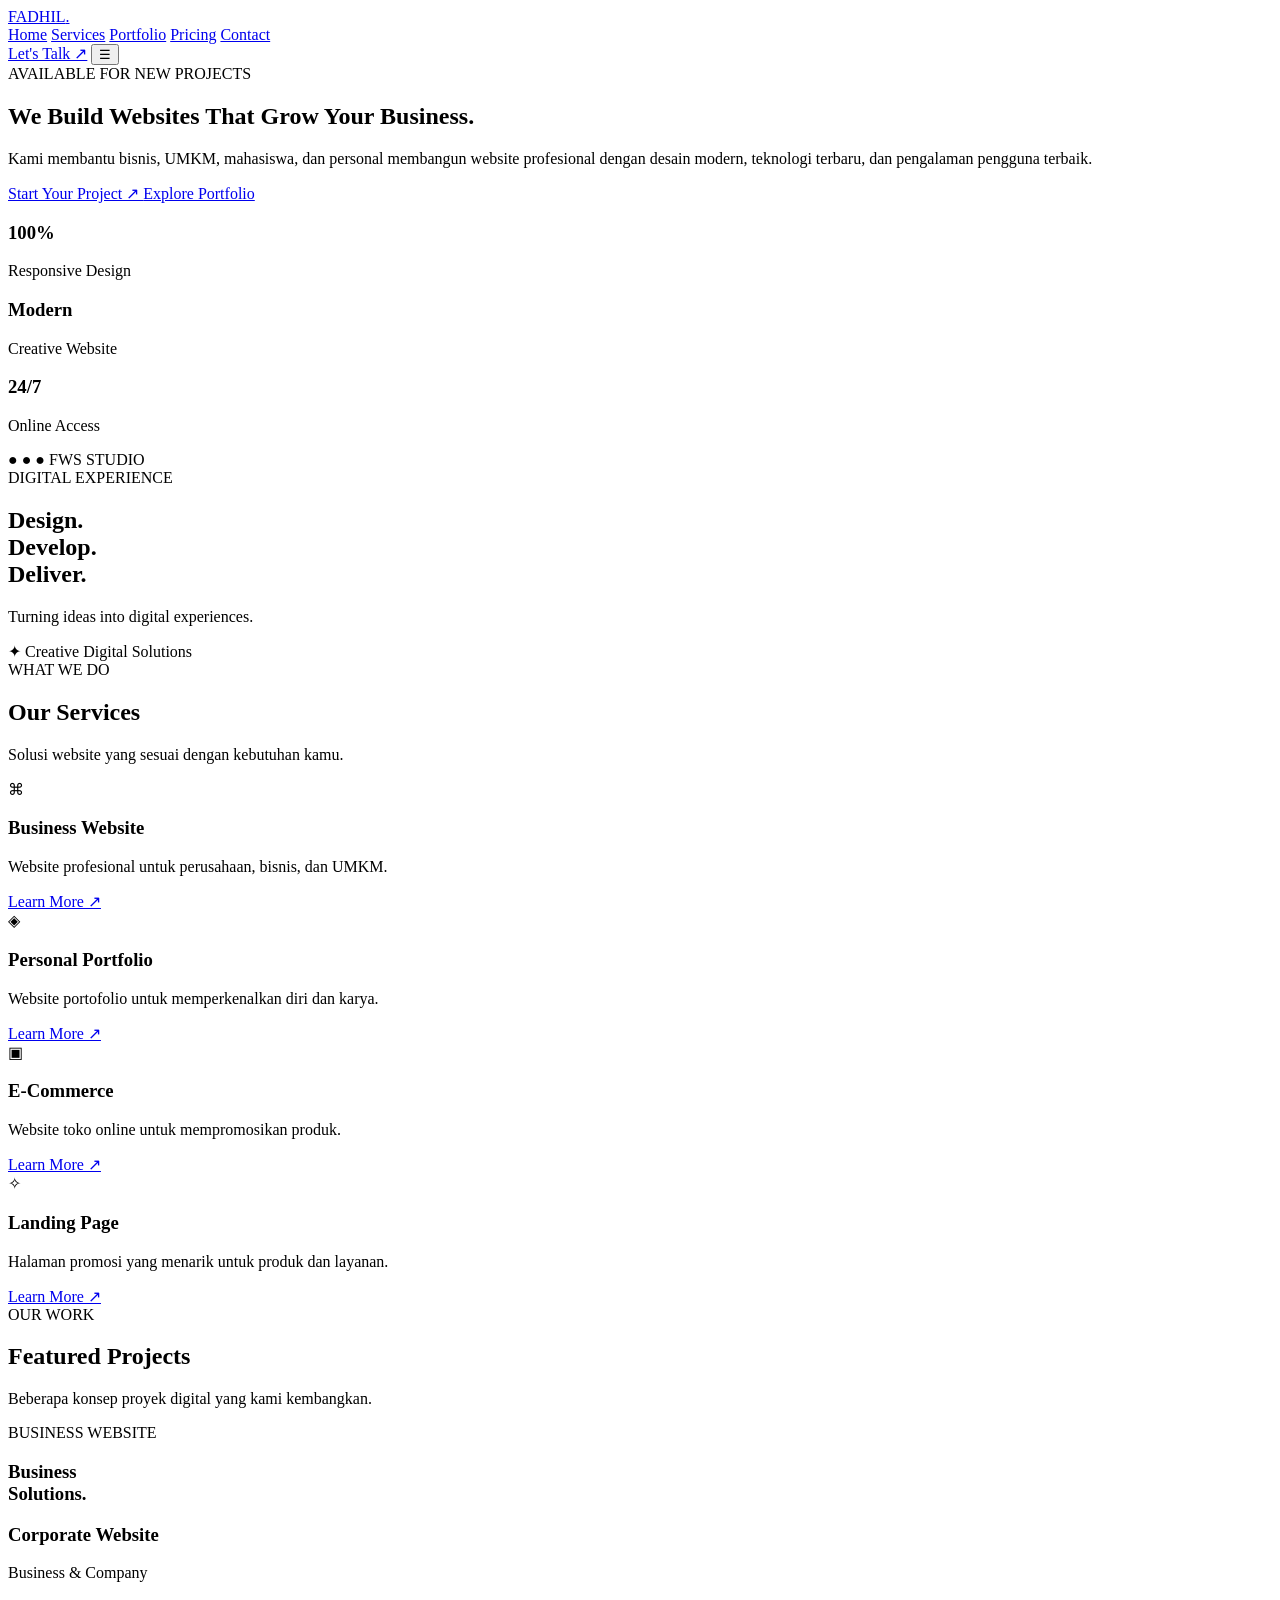
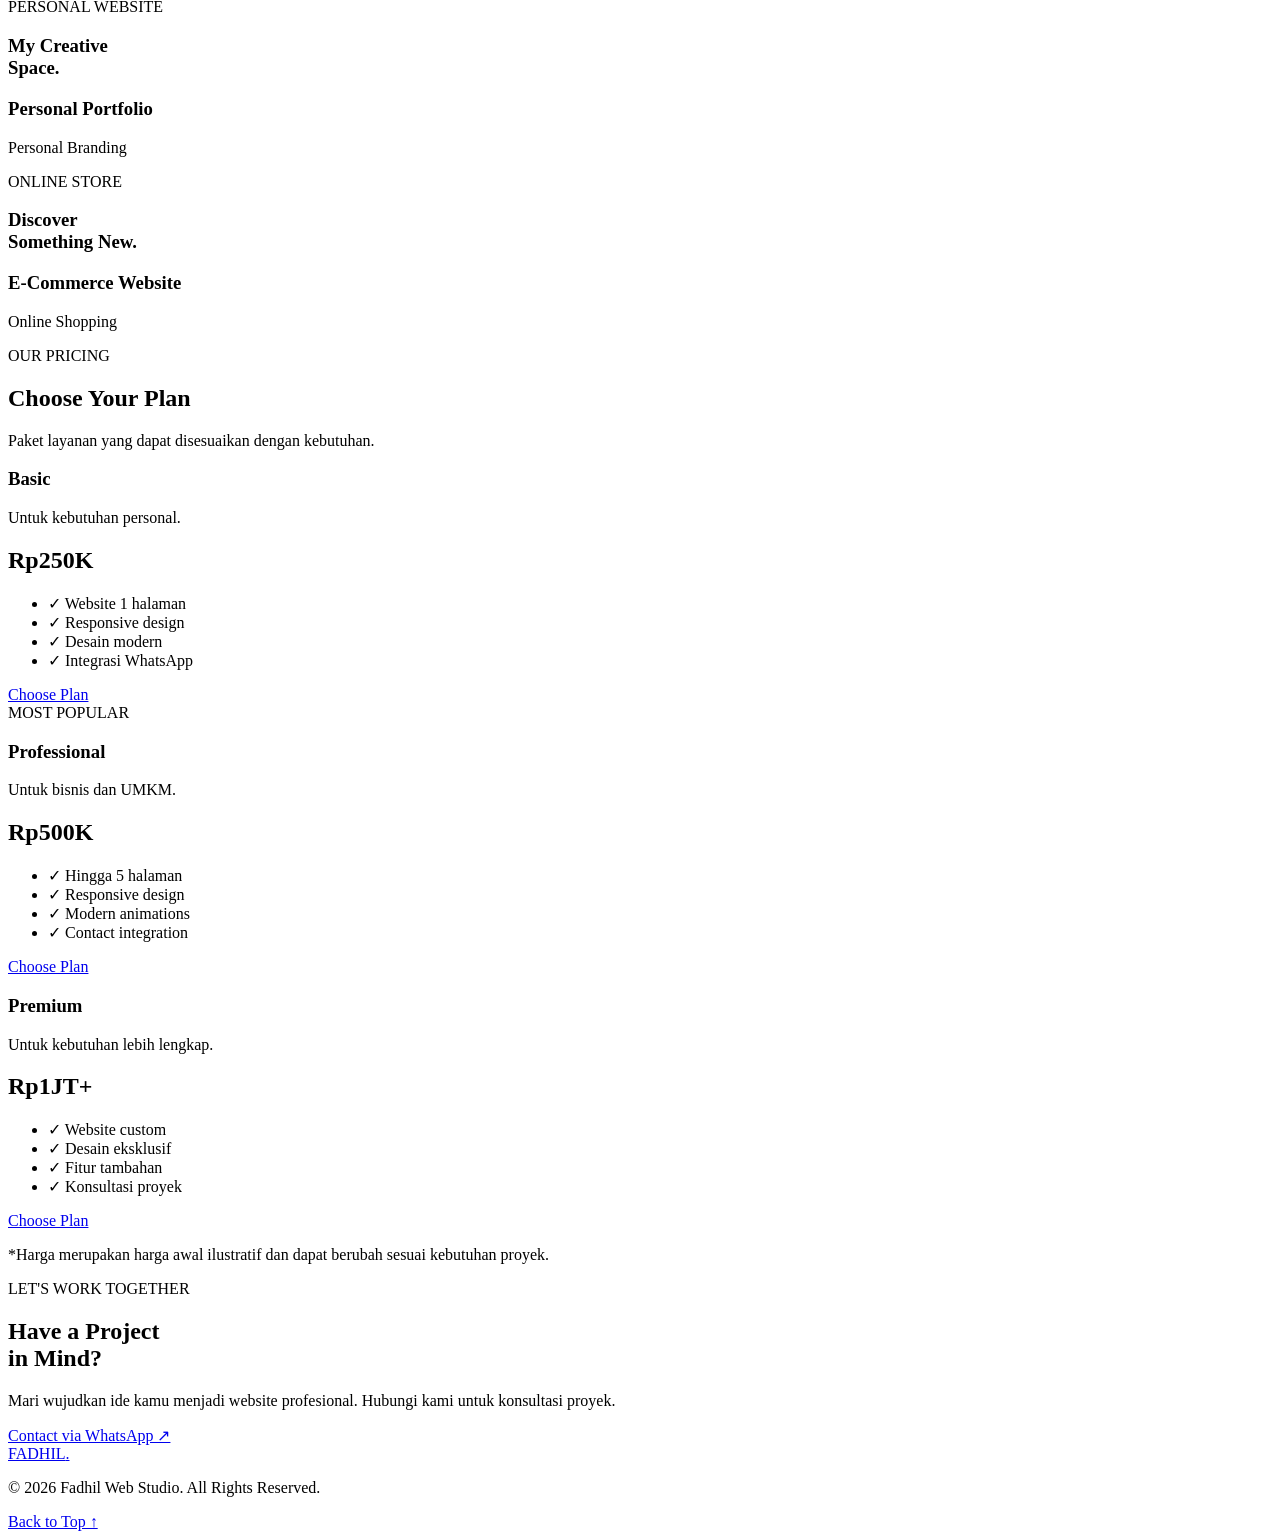
==== index.html @ d6bf6262 "Add initial HTML structure for website" ====
<!DOCTYPE html>
<html lang="id">
<head>
    <meta charset="UTF-8">
    <meta name="viewport" content="width=device-width, initial-scale=1.0">
    <meta name="description" content="Fadhil Web Studio menyediakan jasa pembuatan website profesional, modern, dan responsif.">
    <title>Fadhil Web Studio | Digital Web Solutions</title>

    <link rel="stylesheet" href="style.css">
    <link rel="preconnect" href="https://fonts.googleapis.com">
    <link href="https://fonts.googleapis.com/css2?family=Poppins:wght@300;400;500;600;700;800&display=swap" rel="stylesheet">
</head>
<body>

    <!-- NAVBAR -->
    <header class="navbar">
        <a href="#" class="logo">FADHIL<span>.</span></a>

        <nav id="navMenu">
            <a href="#home">Home</a>
            <a href="#services">Services</a>
            <a href="#portfolio">Portfolio</a>
            <a href="#pricing">Pricing</a>
            <a href="#contact">Contact</a>
        </nav>

        <a href="#contact" class="nav-button">Let's Talk ↗</a>

        <button class="menu-toggle" id="menuToggle">☰</button>
    </header>

    <!-- HERO -->
    <section class="hero" id="home">
        <div class="hero-content">
            <div class="availability">
                <span></span> AVAILABLE FOR NEW PROJECTS
            </div>

            <h1>
                We Build Websites
                <span>That Grow Your Business.</span>
            </h1>

            <p>
                Kami membantu bisnis, UMKM, mahasiswa, dan personal
                membangun website profesional dengan desain modern,
                teknologi terbaru, dan pengalaman pengguna terbaik.
            </p>

            <div class="hero-buttons">
                <a href="#contact" class="primary-button">
                    Start Your Project ↗
                </a>

                <a href="#portfolio" class="secondary-button">
                    Explore Portfolio
                </a>
            </div>

            <div class="hero-stats">
                <div>
                    <h3>100%</h3>
                    <p>Responsive Design</p>
                </div>
                <div>
                    <h3>Modern</h3>
                    <p>Creative Website</p>
                </div>
                <div>
                    <h3>24/7</h3>
                    <p>Online Access</p>
                </div>
            </div>
        </div>

        <div class="hero-visual">
            <div class="visual-card">
                <div class="visual-top">
                    <span>● ● ●</span>
                    <span>FWS STUDIO</span>
                </div>

                <div class="visual-content">
                    <div class="visual-label">DIGITAL EXPERIENCE</div>
                    <h2>Design.<br>Develop.<br><span>Deliver.</span></h2>
                    <div class="visual-line"></div>
                    <p>Turning ideas into digital experiences.</p>
                </div>
            </div>

            <div class="floating-card">
                <span>✦</span>
                Creative Digital Solutions
            </div>
        </div>
    </section>

    <!-- SERVICES -->
    <section class="section" id="services">
        <div class="section-heading">
            <span class="eyebrow">WHAT WE DO</span>
            <h2>Our <span>Services</span></h2>
            <p>Solusi website yang sesuai dengan kebutuhan kamu.</p>
        </div>

        <div class="service-grid">
            <div class="service-card">
                <div class="service-icon">⌘</div>
                <h3>Business Website</h3>
                <p>Website profesional untuk perusahaan, bisnis, dan UMKM.</p>
                <a href="#contact">Learn More ↗</a>
            </div>

            <div class="service-card">
                <div class="service-icon">◈</div>
                <h3>Personal Portfolio</h3>
                <p>Website portofolio untuk memperkenalkan diri dan karya.</p>
                <a href="#contact">Learn More ↗</a>
            </div>

            <div class="service-card">
                <div class="service-icon">▣</div>
                <h3>E-Commerce</h3>
                <p>Website toko online untuk mempromosikan produk.</p>
                <a href="#contact">Learn More ↗</a>
            </div>

            <div class="service-card">
                <div class="service-icon">✧</div>
                <h3>Landing Page</h3>
                <p>Halaman promosi yang menarik untuk produk dan layanan.</p>
                <a href="#contact">Learn More ↗</a>
            </div>
        </div>
    </section>

    <!-- PORTFOLIO -->
    <section class="section portfolio-section" id="portfolio">
        <div class="section-heading">
            <span class="eyebrow">OUR WORK</span>
            <h2>Featured <span>Projects</span></h2>
            <p>Beberapa konsep proyek digital yang kami kembangkan.</p>
        </div>

        <div class="portfolio-grid">
            <div class="portfolio-card">
                <div class="portfolio-preview preview-one">
                    <span>BUSINESS WEBSITE</span>
                    <h3>Business<br>Solutions.</h3>
                </div>
                <h3>Corporate Website</h3>
                <p>Business & Company</p>
            </div>

            <div class="portfolio-card">
                <div class="portfolio-preview preview-two">
                    <span>PERSONAL WEBSITE</span>
                    <h3>My Creative<br>Space.</h3>
                </div>
                <h3>Personal Portfolio</h3>
                <p>Personal Branding</p>
            </div>

            <div class="portfolio-card">
                <div class="portfolio-preview preview-three">
                    <span>ONLINE STORE</span>
                    <h3>Discover<br>Something New.</h3>
                </div>
                <h3>E-Commerce Website</h3>
                <p>Online Shopping</p>
            </div>
        </div>
    </section>

    <!-- PRICING -->
    <section class="section" id="pricing">
        <div class="section-heading">
            <span class="eyebrow">OUR PRICING</span>
            <h2>Choose Your <span>Plan</span></h2>
            <p>Paket layanan yang dapat disesuaikan dengan kebutuhan.</p>
        </div>

        <div class="pricing-grid">
            <div class="price-card">
                <h3>Basic</h3>
                <p>Untuk kebutuhan personal.</p>
                <h2>Rp250K</h2>
                <ul>
                    <li>✓ Website 1 halaman</li>
                    <li>✓ Responsive design</li>
                    <li>✓ Desain modern</li>
                    <li>✓ Integrasi WhatsApp</li>
                </ul>
                <a href="#contact" class="secondary-button">Choose Plan</a>
            </div>

            <div class="price-card featured">
                <div class="popular">MOST POPULAR</div>
                <h3>Professional</h3>
                <p>Untuk bisnis dan UMKM.</p>
                <h2>Rp500K</h2>
                <ul>
                    <li>✓ Hingga 5 halaman</li>
                    <li>✓ Responsive design</li>
                    <li>✓ Modern animations</li>
                    <li>✓ Contact integration</li>
                </ul>
                <a href="#contact" class="primary-button">Choose Plan</a>
            </div>

            <div class="price-card">
                <h3>Premium</h3>
                <p>Untuk kebutuhan lebih lengkap.</p>
                <h2>Rp1JT+</h2>
                <ul>
                    <li>✓ Website custom</li>
                    <li>✓ Desain eksklusif</li>
                    <li>✓ Fitur tambahan</li>
                    <li>✓ Konsultasi proyek</li>
                </ul>
                <a href="#contact" class="secondary-button">Choose Plan</a>
            </div>
        </div>

        <p class="price-note">
            *Harga merupakan harga awal ilustratif dan dapat berubah sesuai kebutuhan proyek.
        </p>
    </section>

    <!-- CONTACT -->
    <section class="section contact-section" id="contact">
        <div class="contact-content">
            <span class="eyebrow">LET'S WORK TOGETHER</span>
            <h2>Have a Project<br>in <span>Mind?</span></h2>
            <p>
                Mari wujudkan ide kamu menjadi website profesional.
                Hubungi kami untuk konsultasi proyek.
            </p>

            <a href="#" id="whatsappButton" class="primary-button">
                Contact via WhatsApp ↗
            </a>
        </div>
    </section>

    <!-- FOOTER -->
    <footer>
        <a href="#" class="logo">FADHIL<span>.</span></a>
        <p>© 2026 Fadhil Web Studio. All Rights Reserved.</p>
        <a href="#home">Back to Top ↑</a>
    </footer>

    <script src="script.js"></script>
</body>
</html>
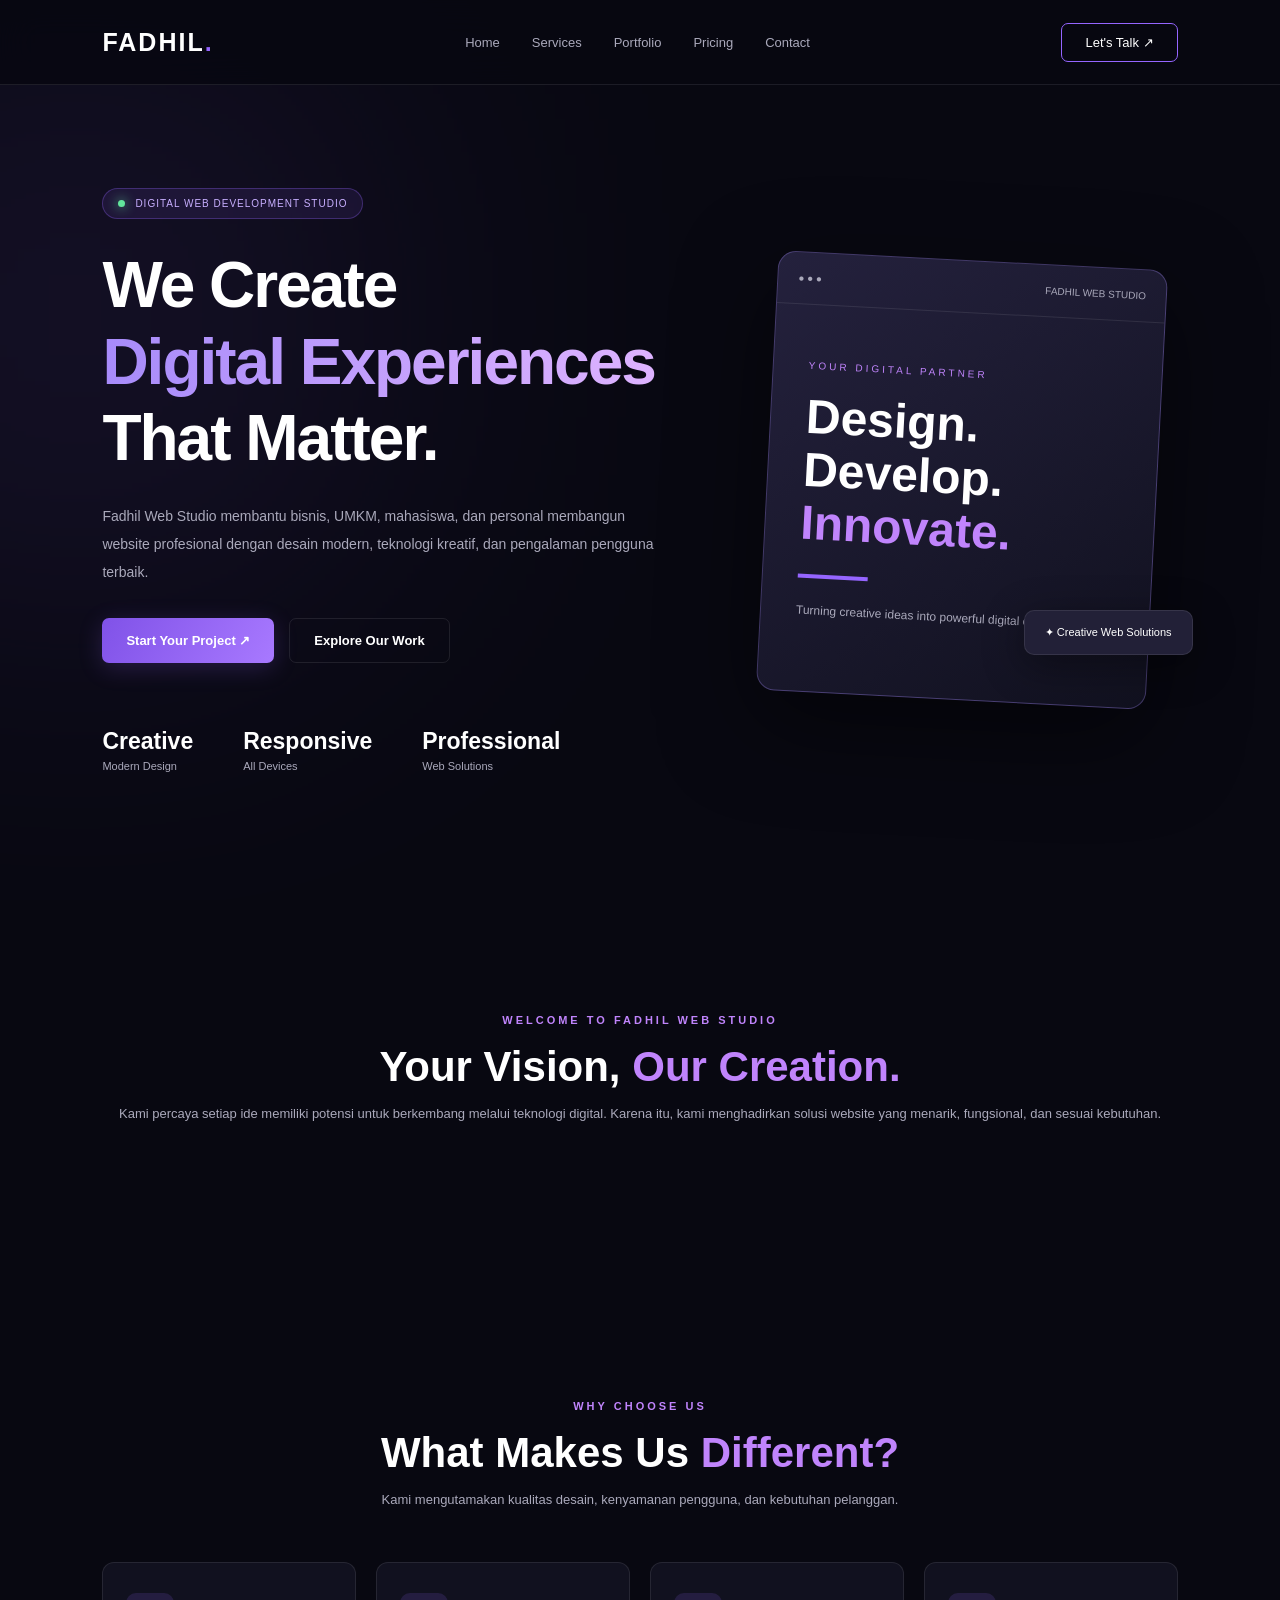
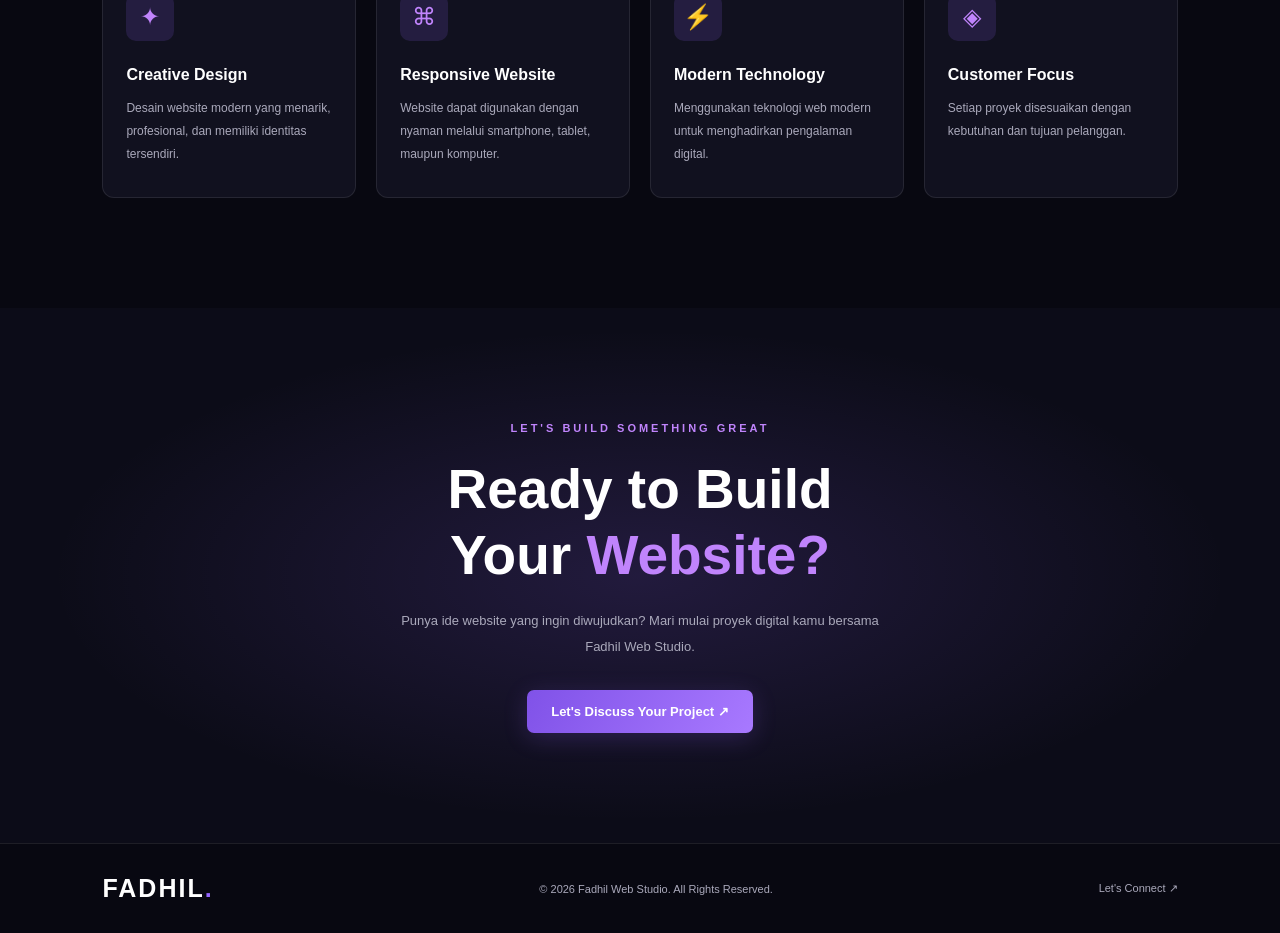
==== commit e9c67569: "Revise meta tags and enhance navbar layout Updated the website's meta description and title for bett" ====
--- a/index.html
+++ b/index.html
@@ -1,255 +1,304 @@
+
 <!DOCTYPE html>
 <html lang="id">
 <head>
     <meta charset="UTF-8">
     <meta name="viewport" content="width=device-width, initial-scale=1.0">
-    <meta name="description" content="Fadhil Web Studio menyediakan jasa pembuatan website profesional, modern, dan responsif.">
-    <title>Fadhil Web Studio | Digital Web Solutions</title>
+
+    <meta name="description" content="Fadhil Web Studio - Jasa pembuatan website profesional, modern, dan responsif untuk bisnis, UMKM, dan personal.">
+
+    <title>Fadhil Web Studio | Build Your Digital Future</title>
 
     <link rel="stylesheet" href="style.css">
+
     <link rel="preconnect" href="https://fonts.googleapis.com">
     <link href="https://fonts.googleapis.com/css2?family=Poppins:wght@300;400;500;600;700;800&display=swap" rel="stylesheet">
 </head>
+
 <body>
 
-    <!-- NAVBAR -->
-    <header class="navbar">
-        <a href="#" class="logo">FADHIL<span>.</span></a>
-
-        <nav id="navMenu">
-            <a href="#home">Home</a>
-            <a href="#services">Services</a>
-            <a href="#portfolio">Portfolio</a>
-            <a href="#pricing">Pricing</a>
-            <a href="#contact">Contact</a>
-        </nav>
-
-        <a href="#contact" class="nav-button">Let's Talk ↗</a>
-
-        <button class="menu-toggle" id="menuToggle">☰</button>
-    </header>
-
-    <!-- HERO -->
-    <section class="hero" id="home">
-        <div class="hero-content">
-            <div class="availability">
-                <span></span> AVAILABLE FOR NEW PROJECTS
-            </div>
-
-            <h1>
-                We Build Websites
-                <span>That Grow Your Business.</span>
-            </h1>
+<!-- NAVBAR -->
+<header class="navbar">
+
+    <a href="index.html" class="logo">
+        FADHIL<span>.</span>
+    </a>
+
+    <nav id="navMenu">
+        <a href="index.html" class="active">Home</a>
+        <a href="services.html">Services</a>
+        <a href="portfolio.html">Portfolio</a>
+        <a href="pricing.html">Pricing</a>
+        <a href="contact.html">Contact</a>
+    </nav>
+
+    <a href="contact.html" class="nav-button">
+        Let's Talk ↗
+    </a>
+
+    <button class="menu-toggle" id="menuToggle">
+        ☰
+    </button>
+
+</header>
+
+
+<!-- HERO SECTION -->
+<section class="hero" id="home">
+
+    <div class="hero-content">
+
+        <div class="availability">
+            <span></span>
+            DIGITAL WEB DEVELOPMENT STUDIO
+        </div>
+
+        <h1>
+            We Create
+            <span>Digital Experiences</span>
+            That Matter.
+        </h1>
+
+        <p>
+            Fadhil Web Studio membantu bisnis, UMKM,
+            mahasiswa, dan personal membangun website
+            profesional dengan desain modern, teknologi
+            kreatif, dan pengalaman pengguna terbaik.
+        </p>
+
+        <div class="hero-buttons">
+
+            <a href="contact.html" class="primary-button">
+                Start Your Project ↗
+            </a>
+
+            <a href="portfolio.html" class="secondary-button">
+                Explore Our Work
+            </a>
+
+        </div>
+
+        <div class="hero-stats">
+
+            <div>
+                <h3>Creative</h3>
+                <p>Modern Design</p>
+            </div>
+
+            <div>
+                <h3>Responsive</h3>
+                <p>All Devices</p>
+            </div>
+
+            <div>
+                <h3>Professional</h3>
+                <p>Web Solutions</p>
+            </div>
+
+        </div>
+
+    </div>
+
+
+    <div class="hero-visual">
+
+        <div class="visual-card">
+
+            <div class="visual-top">
+                <span>● ● ●</span>
+                <span>FADHIL WEB STUDIO</span>
+            </div>
+
+            <div class="visual-content">
+
+                <div class="visual-label">
+                    YOUR DIGITAL PARTNER
+                </div>
+
+                <h2>
+                    Design.<br>
+                    Develop.<br>
+                    <span>Innovate.</span>
+                </h2>
+
+                <div class="visual-line"></div>
+
+                <p>
+                    Turning creative ideas into
+                    powerful digital experiences.
+                </p>
+
+            </div>
+
+        </div>
+
+        <div class="floating-card">
+            ✦ Creative Web Solutions
+        </div>
+
+    </div>
+
+</section>
+
+
+<!-- INTRODUCTION -->
+<section class="section introduction">
+
+    <div class="section-heading">
+
+        <span class="eyebrow">
+            WELCOME TO FADHIL WEB STUDIO
+        </span>
+
+        <h2>
+            Your Vision,
+            <span>Our Creation.</span>
+        </h2>
+
+        <p>
+            Kami percaya setiap ide memiliki potensi
+            untuk berkembang melalui teknologi digital.
+            Karena itu, kami menghadirkan solusi website
+            yang menarik, fungsional, dan sesuai kebutuhan.
+        </p>
+
+    </div>
+
+</section>
+
+
+<!-- WHY CHOOSE US -->
+<section class="section">
+
+    <div class="section-heading">
+
+        <span class="eyebrow">
+            WHY CHOOSE US
+        </span>
+
+        <h2>
+            What Makes Us
+            <span>Different?</span>
+        </h2>
+
+        <p>
+            Kami mengutamakan kualitas desain,
+            kenyamanan pengguna, dan kebutuhan pelanggan.
+        </p>
+
+    </div>
+
+
+    <div class="service-grid">
+
+        <div class="service-card">
+
+            <div class="service-icon">✦</div>
+
+            <h3>Creative Design</h3>
 
             <p>
-                Kami membantu bisnis, UMKM, mahasiswa, dan personal
-                membangun website profesional dengan desain modern,
-                teknologi terbaru, dan pengalaman pengguna terbaik.
+                Desain website modern yang menarik,
+                profesional, dan memiliki identitas tersendiri.
             </p>
 
-            <div class="hero-buttons">
-                <a href="#contact" class="primary-button">
-                    Start Your Project ↗
-                </a>
-
-                <a href="#portfolio" class="secondary-button">
-                    Explore Portfolio
-                </a>
-            </div>
-
-            <div class="hero-stats">
-                <div>
-                    <h3>100%</h3>
-                    <p>Responsive Design</p>
-                </div>
-                <div>
-                    <h3>Modern</h3>
-                    <p>Creative Website</p>
-                </div>
-                <div>
-                    <h3>24/7</h3>
-                    <p>Online Access</p>
-                </div>
-            </div>
-        </div>
-
-        <div class="hero-visual">
-            <div class="visual-card">
-                <div class="visual-top">
-                    <span>● ● ●</span>
-                    <span>FWS STUDIO</span>
-                </div>
-
-                <div class="visual-content">
-                    <div class="visual-label">DIGITAL EXPERIENCE</div>
-                    <h2>Design.<br>Develop.<br><span>Deliver.</span></h2>
-                    <div class="visual-line"></div>
-                    <p>Turning ideas into digital experiences.</p>
-                </div>
-            </div>
-
-            <div class="floating-card">
-                <span>✦</span>
-                Creative Digital Solutions
-            </div>
-        </div>
-    </section>
-
-    <!-- SERVICES -->
-    <section class="section" id="services">
-        <div class="section-heading">
-            <span class="eyebrow">WHAT WE DO</span>
-            <h2>Our <span>Services</span></h2>
-            <p>Solusi website yang sesuai dengan kebutuhan kamu.</p>
-        </div>
-
-        <div class="service-grid">
-            <div class="service-card">
-                <div class="service-icon">⌘</div>
-                <h3>Business Website</h3>
-                <p>Website profesional untuk perusahaan, bisnis, dan UMKM.</p>
-                <a href="#contact">Learn More ↗</a>
-            </div>
-
-            <div class="service-card">
-                <div class="service-icon">◈</div>
-                <h3>Personal Portfolio</h3>
-                <p>Website portofolio untuk memperkenalkan diri dan karya.</p>
-                <a href="#contact">Learn More ↗</a>
-            </div>
-
-            <div class="service-card">
-                <div class="service-icon">▣</div>
-                <h3>E-Commerce</h3>
-                <p>Website toko online untuk mempromosikan produk.</p>
-                <a href="#contact">Learn More ↗</a>
-            </div>
-
-            <div class="service-card">
-                <div class="service-icon">✧</div>
-                <h3>Landing Page</h3>
-                <p>Halaman promosi yang menarik untuk produk dan layanan.</p>
-                <a href="#contact">Learn More ↗</a>
-            </div>
-        </div>
-    </section>
-
-    <!-- PORTFOLIO -->
-    <section class="section portfolio-section" id="portfolio">
-        <div class="section-heading">
-            <span class="eyebrow">OUR WORK</span>
-            <h2>Featured <span>Projects</span></h2>
-            <p>Beberapa konsep proyek digital yang kami kembangkan.</p>
-        </div>
-
-        <div class="portfolio-grid">
-            <div class="portfolio-card">
-                <div class="portfolio-preview preview-one">
-                    <span>BUSINESS WEBSITE</span>
-                    <h3>Business<br>Solutions.</h3>
-                </div>
-                <h3>Corporate Website</h3>
-                <p>Business & Company</p>
-            </div>
-
-            <div class="portfolio-card">
-                <div class="portfolio-preview preview-two">
-                    <span>PERSONAL WEBSITE</span>
-                    <h3>My Creative<br>Space.</h3>
-                </div>
-                <h3>Personal Portfolio</h3>
-                <p>Personal Branding</p>
-            </div>
-
-            <div class="portfolio-card">
-                <div class="portfolio-preview preview-three">
-                    <span>ONLINE STORE</span>
-                    <h3>Discover<br>Something New.</h3>
-                </div>
-                <h3>E-Commerce Website</h3>
-                <p>Online Shopping</p>
-            </div>
-        </div>
-    </section>
-
-    <!-- PRICING -->
-    <section class="section" id="pricing">
-        <div class="section-heading">
-            <span class="eyebrow">OUR PRICING</span>
-            <h2>Choose Your <span>Plan</span></h2>
-            <p>Paket layanan yang dapat disesuaikan dengan kebutuhan.</p>
-        </div>
-
-        <div class="pricing-grid">
-            <div class="price-card">
-                <h3>Basic</h3>
-                <p>Untuk kebutuhan personal.</p>
-                <h2>Rp250K</h2>
-                <ul>
-                    <li>✓ Website 1 halaman</li>
-                    <li>✓ Responsive design</li>
-                    <li>✓ Desain modern</li>
-                    <li>✓ Integrasi WhatsApp</li>
-                </ul>
-                <a href="#contact" class="secondary-button">Choose Plan</a>
-            </div>
-
-            <div class="price-card featured">
-                <div class="popular">MOST POPULAR</div>
-                <h3>Professional</h3>
-                <p>Untuk bisnis dan UMKM.</p>
-                <h2>Rp500K</h2>
-                <ul>
-                    <li>✓ Hingga 5 halaman</li>
-                    <li>✓ Responsive design</li>
-                    <li>✓ Modern animations</li>
-                    <li>✓ Contact integration</li>
-                </ul>
-                <a href="#contact" class="primary-button">Choose Plan</a>
-            </div>
-
-            <div class="price-card">
-                <h3>Premium</h3>
-                <p>Untuk kebutuhan lebih lengkap.</p>
-                <h2>Rp1JT+</h2>
-                <ul>
-                    <li>✓ Website custom</li>
-                    <li>✓ Desain eksklusif</li>
-                    <li>✓ Fitur tambahan</li>
-                    <li>✓ Konsultasi proyek</li>
-                </ul>
-                <a href="#contact" class="secondary-button">Choose Plan</a>
-            </div>
-        </div>
-
-        <p class="price-note">
-            *Harga merupakan harga awal ilustratif dan dapat berubah sesuai kebutuhan proyek.
+        </div>
+
+
+        <div class="service-card">
+
+            <div class="service-icon">⌘</div>
+
+            <h3>Responsive Website</h3>
+
+            <p>
+                Website dapat digunakan dengan nyaman
+                melalui smartphone, tablet, maupun komputer.
+            </p>
+
+        </div>
+
+
+        <div class="service-card">
+
+            <div class="service-icon">⚡</div>
+
+            <h3>Modern Technology</h3>
+
+            <p>
+                Menggunakan teknologi web modern
+                untuk menghadirkan pengalaman digital.
+            </p>
+
+        </div>
+
+
+        <div class="service-card">
+
+            <div class="service-icon">◈</div>
+
+            <h3>Customer Focus</h3>
+
+            <p>
+                Setiap proyek disesuaikan dengan
+                kebutuhan dan tujuan pelanggan.
+            </p>
+
+        </div>
+
+    </div>
+
+</section>
+
+
+<!-- CALL TO ACTION -->
+<section class="section contact-section">
+
+    <div class="contact-content">
+
+        <span class="eyebrow">
+            LET'S BUILD SOMETHING GREAT
+        </span>
+
+        <h2>
+            Ready to Build<br>
+            Your <span>Website?</span>
+        </h2>
+
+        <p>
+            Punya ide website yang ingin diwujudkan?
+            Mari mulai proyek digital kamu bersama
+            Fadhil Web Studio.
         </p>
-    </section>
-
-    <!-- CONTACT -->
-    <section class="section contact-section" id="contact">
-        <div class="contact-content">
-            <span class="eyebrow">LET'S WORK TOGETHER</span>
-            <h2>Have a Project<br>in <span>Mind?</span></h2>
-            <p>
-                Mari wujudkan ide kamu menjadi website profesional.
-                Hubungi kami untuk konsultasi proyek.
-            </p>
-
-            <a href="#" id="whatsappButton" class="primary-button">
-                Contact via WhatsApp ↗
-            </a>
-        </div>
-    </section>
-
-    <!-- FOOTER -->
-    <footer>
-        <a href="#" class="logo">FADHIL<span>.</span></a>
-        <p>© 2026 Fadhil Web Studio. All Rights Reserved.</p>
-        <a href="#home">Back to Top ↑</a>
-    </footer>
-
-    <script src="script.js"></script>
+
+        <a href="contact.html" class="primary-button">
+            Let's Discuss Your Project ↗
+        </a>
+
+    </div>
+
+</section>
+
+
+<!-- FOOTER -->
+<footer>
+
+    <a href="index.html" class="logo">
+        FADHIL<span>.</span>
+    </a>
+
+    <p>
+        © 2026 Fadhil Web Studio. All Rights Reserved.
+    </p>
+
+    <a href="contact.html">
+        Let's Connect ↗
+    </a>
+
+</footer>
+
+
+<script src="script.js"></script>
+
 </body>
 </html>
--- a/style.css
+++ b/style.css
@@ -0,0 +1,708 @@
+/* =====================================
+   FADHIL WEB STUDIO
+   MAIN STYLESHEET
+===================================== */
+
+:root {
+    --background: #080811;
+    --surface: #11111f;
+    --surface-light: #19192b;
+    --primary: #9565ff;
+    --secondary: #c084fc;
+    --text: #ffffff;
+    --muted: #aaa9bb;
+    --border: rgba(255,255,255,0.09);
+}
+
+* {
+    margin: 0;
+    padding: 0;
+    box-sizing: border-box;
+    scroll-behavior: smooth;
+}
+
+body {
+    font-family: 'Poppins', sans-serif;
+    background: var(--background);
+    color: var(--text);
+    overflow-x: hidden;
+}
+
+a {
+    text-decoration: none;
+    color: inherit;
+}
+
+button {
+    font-family: inherit;
+}
+
+/* NAVBAR */
+
+.navbar {
+    width: 100%;
+    height: 85px;
+    padding: 0 8%;
+    display: flex;
+    justify-content: space-between;
+    align-items: center;
+    position: fixed;
+    top: 0;
+    left: 0;
+    z-index: 1000;
+    background: rgba(8,8,17,0.85);
+    backdrop-filter: blur(18px);
+    border-bottom: 1px solid var(--border);
+}
+
+.logo {
+    font-size: 25px;
+    font-weight: 800;
+    letter-spacing: 2px;
+}
+
+.logo span {
+    color: var(--primary);
+}
+
+.navbar nav {
+    display: flex;
+    gap: 32px;
+}
+
+.navbar nav a {
+    color: var(--muted);
+    font-size: 13px;
+    transition: 0.3s;
+}
+
+.navbar nav a:hover {
+    color: var(--secondary);
+}
+
+.nav-button {
+    padding: 11px 23px;
+    border: 1px solid var(--primary);
+    border-radius: 7px;
+    font-size: 13px;
+    transition: 0.3s;
+}
+
+.nav-button:hover {
+    background: var(--primary);
+}
+
+.menu-toggle {
+    display: none;
+    color: white;
+    background: none;
+    border: none;
+    font-size: 25px;
+    cursor: pointer;
+}
+
+/* HERO SECTION */
+
+.hero {
+    min-height: 100vh;
+    padding: 150px 8% 90px;
+    display: grid;
+    grid-template-columns: 1.15fr 0.85fr;
+    align-items: center;
+    gap: 60px;
+    position: relative;
+    overflow: hidden;
+}
+
+.hero::before {
+    content: "";
+    position: absolute;
+    width: 450px;
+    height: 450px;
+    background: var(--primary);
+    filter: blur(180px);
+    opacity: 0.16;
+    top: 10%;
+    left: -150px;
+    z-index: -1;
+}
+
+.availability {
+    display: inline-flex;
+    align-items: center;
+    gap: 10px;
+    padding: 9px 15px;
+    background: rgba(149,101,255,0.1);
+    border: 1px solid rgba(149,101,255,0.3);
+    border-radius: 30px;
+    color: #c8afff;
+    font-size: 10px;
+    letter-spacing: 1px;
+    margin-bottom: 28px;
+}
+
+.availability span {
+    width: 7px;
+    height: 7px;
+    background: #62e69c;
+    border-radius: 50%;
+    box-shadow: 0 0 12px #62e69c;
+}
+
+.hero h1 {
+    font-size: clamp(38px, 5vw, 65px);
+    line-height: 1.2;
+    font-weight: 800;
+    letter-spacing: -2px;
+    max-width: 700px;
+}
+
+.hero h1 span {
+    display: block;
+    background: linear-gradient(90deg, #a78bfa, #e0b5ff);
+    -webkit-background-clip: text;
+    background-clip: text;
+    color: transparent;
+}
+
+.hero-content > p {
+    color: var(--muted);
+    font-size: 14px;
+    line-height: 2;
+    margin: 25px 0 32px;
+    max-width: 570px;
+}
+
+.hero-buttons {
+    display: flex;
+    flex-wrap: wrap;
+    gap: 15px;
+}
+
+.primary-button,
+.secondary-button {
+    display: inline-flex;
+    justify-content: center;
+    align-items: center;
+    padding: 14px 24px;
+    border-radius: 7px;
+    font-size: 13px;
+    font-weight: 600;
+    transition: 0.3s;
+}
+
+.primary-button {
+    background: linear-gradient(120deg, #8052e8, #a879ff);
+    color: white;
+    box-shadow: 0 5px 25px rgba(149,101,255,0.2);
+}
+
+.primary-button:hover {
+    transform: translateY(-4px);
+    box-shadow: 0 8px 30px rgba(149,101,255,0.4);
+}
+
+.secondary-button {
+    border: 1px solid var(--border);
+    color: white;
+}
+
+.secondary-button:hover {
+    border-color: var(--primary);
+    color: var(--secondary);
+}
+
+.hero-stats {
+    display: flex;
+    gap: 50px;
+    margin-top: 65px;
+}
+
+.hero-stats h3 {
+    font-size: 23px;
+}
+
+.hero-stats p {
+    font-size: 11px;
+    color: var(--muted);
+    margin-top: 5px;
+}
+
+/* HERO VISUAL */
+
+.hero-visual {
+    position: relative;
+    display: flex;
+    justify-content: center;
+    align-items: center;
+}
+
+.visual-card {
+    width: 100%;
+    max-width: 390px;
+    min-height: 440px;
+    background: linear-gradient(145deg, #24213d, #11111f);
+    border: 1px solid rgba(167,139,250,0.3);
+    border-radius: 18px;
+    box-shadow: 0 30px 90px rgba(0,0,0,0.5);
+    overflow: hidden;
+    transform: rotate(3deg);
+}
+
+.visual-top {
+    display: flex;
+    justify-content: space-between;
+    padding: 20px;
+    border-bottom: 1px solid var(--border);
+    font-size: 10px;
+    color: var(--muted);
+}
+
+.visual-content {
+    padding: 55px 35px;
+}
+
+.visual-label {
+    color: var(--secondary);
+    font-size: 10px;
+    letter-spacing: 3px;
+    margin-bottom: 20px;
+}
+
+.visual-content h2 {
+    font-size: 48px;
+    line-height: 1.1;
+    font-weight: 800;
+}
+
+.visual-content h2 span {
+    color: var(--secondary);
+}
+
+.visual-line {
+    width: 70px;
+    height: 4px;
+    background: var(--primary);
+    margin: 25px 0;
+}
+
+.visual-content p {
+    color: var(--muted);
+    font-size: 12px;
+}
+
+.floating-card {
+    position: absolute;
+    bottom: 45px;
+    right: -15px;
+    padding: 15px 20px;
+    background: #222037;
+    border: 1px solid var(--border);
+    border-radius: 10px;
+    font-size: 11px;
+    box-shadow: 0 10px 40px rgba(0,0,0,0.4);
+}
+
+.floating-card span {
+    color: var(--secondary);
+    margin-right: 8px;
+}
+
+/* GENERAL SECTIONS */
+
+.section {
+    padding: 110px 8%;
+}
+
+.section-heading {
+    text-align: center;
+    margin-bottom: 55px;
+}
+
+.eyebrow {
+    color: var(--secondary);
+    font-size: 11px;
+    letter-spacing: 3px;
+    font-weight: 600;
+}
+
+.section-heading h2 {
+    font-size: 42px;
+    margin: 15px 0;
+}
+
+.section-heading h2 span,
+.contact-content h2 span {
+    color: var(--secondary);
+}
+
+.section-heading p {
+    color: var(--muted);
+    font-size: 13px;
+}
+
+/* SERVICES */
+
+.service-grid {
+    display: grid;
+    grid-template-columns: repeat(4, 1fr);
+    gap: 20px;
+}
+
+.service-card {
+    background: var(--surface);
+    border: 1px solid var(--border);
+    padding: 30px 23px;
+    border-radius: 12px;
+    transition: 0.35s;
+}
+
+.service-card:hover {
+    transform: translateY(-8px);
+    border-color: var(--primary);
+    background: var(--surface-light);
+}
+
+.service-icon {
+    width: 48px;
+    height: 48px;
+    display: flex;
+    justify-content: center;
+    align-items: center;
+    background: rgba(149,101,255,0.15);
+    color: var(--secondary);
+    border-radius: 10px;
+    font-size: 24px;
+    margin-bottom: 25px;
+}
+
+.service-card h3 {
+    font-size: 16px;
+    margin-bottom: 13px;
+}
+
+.service-card p {
+    font-size: 12px;
+    color: var(--muted);
+    line-height: 1.9;
+    min-height: 70px;
+}
+
+.service-card a {
+    display: inline-block;
+    color: var(--secondary);
+    font-size: 11px;
+    margin-top: 20px;
+}
+
+/* PORTFOLIO */
+
+.portfolio-section {
+    background: #0c0c18;
+}
+
+.portfolio-grid {
+    display: grid;
+    grid-template-columns: repeat(3, 1fr);
+    gap: 25px;
+}
+
+.portfolio-card {
+    transition: 0.3s;
+}
+
+.portfolio-card:hover {
+    transform: translateY(-7px);
+}
+
+.portfolio-preview {
+    min-height: 260px;
+    border-radius: 13px;
+    padding: 30px;
+    display: flex;
+    flex-direction: column;
+    justify-content: center;
+    overflow: hidden;
+    margin-bottom: 20px;
+}
+
+.portfolio-preview span {
+    font-size: 9px;
+    letter-spacing: 2px;
+    margin-bottom: 20px;
+}
+
+.portfolio-preview h3 {
+    font-size: 35px;
+    line-height: 1.2;
+}
+
+.preview-one {
+    background: linear-gradient(135deg, #28204f, #6f4ac5);
+}
+
+.preview-two {
+    background: linear-gradient(135deg, #183d49, #257d87);
+}
+
+.preview-three {
+    background: linear-gradient(135deg, #45253e, #b84f83);
+}
+
+.portfolio-card > h3 {
+    font-size: 16px;
+}
+
+.portfolio-card > p {
+    color: var(--muted);
+    font-size: 11px;
+    margin-top: 7px;
+}
+
+/* PRICING */
+
+.pricing-grid {
+    display: grid;
+    grid-template-columns: repeat(3, 1fr);
+    gap: 22px;
+    align-items: stretch;
+}
+
+.price-card {
+    background: var(--surface);
+    border: 1px solid var(--border);
+    border-radius: 13px;
+    padding: 35px 28px;
+    position: relative;
+}
+
+.price-card h3 {
+    font-size: 19px;
+}
+
+.price-card > p {
+    color: var(--muted);
+    font-size: 11px;
+    margin-top: 8px;
+}
+
+.price-card h2 {
+    font-size: 38px;
+    margin: 30px 0;
+}
+
+.price-card ul {
+    list-style: none;
+    margin-bottom: 35px;
+}
+
+.price-card li {
+    color: #c3c1d0;
+    font-size: 12px;
+    margin: 17px 0;
+}
+
+.price-card .primary-button,
+.price-card .secondary-button {
+    width: 100%;
+}
+
+.featured {
+    border-color: var(--primary);
+    background: linear-gradient(145deg, #20183b, #11111f);
+    transform: translateY(-10px);
+}
+
+.popular {
+    position: absolute;
+    top: -13px;
+    right: 20px;
+    background: var(--primary);
+    padding: 6px 13px;
+    border-radius: 20px;
+    font-size: 9px;
+    letter-spacing: 1px;
+}
+
+.price-note {
+    text-align: center;
+    color: var(--muted);
+    font-size: 11px;
+    margin-top: 30px;
+}
+
+/* CONTACT */
+
+.contact-section {
+    background:
+        radial-gradient(ellipse at center, rgba(149,101,255,0.16), transparent 65%),
+        #0c0c18;
+    text-align: center;
+}
+
+.contact-content h2 {
+    font-size: 55px;
+    line-height: 1.2;
+    margin: 20px 0;
+}
+
+.contact-content p {
+    color: var(--muted);
+    font-size: 13px;
+    line-height: 2;
+    max-width: 500px;
+    margin: 0 auto 30px;
+}
+
+/* FOOTER */
+
+footer {
+    padding: 30px 8%;
+    display: flex;
+    justify-content: space-between;
+    align-items: center;
+    border-top: 1px solid var(--border);
+}
+
+footer p,
+footer > a:last-child {
+    color: var(--muted);
+    font-size: 11px;
+}
+
+/* RESPONSIVE */
+
+@media (max-width: 1000px) {
+    .hero {
+        grid-template-columns: 1fr;
+    }
+
+    .hero-visual {
+        margin-top: 30px;
+    }
+
+    .service-grid {
+        grid-template-columns: repeat(2, 1fr);
+    }
+
+    .navbar {
+        padding: 0 5%;
+    }
+
+    .section {
+        padding: 90px 5%;
+    }
+}
+
+@media (max-width: 700px) {
+    .navbar {
+        height: 70px;
+    }
+
+    .navbar nav {
+        display: none;
+        position: absolute;
+        top: 70px;
+        left: 0;
+        width: 100%;
+        padding: 25px;
+        background: #11111f;
+        flex-direction: column;
+        gap: 22px;
+        border-bottom: 1px solid var(--border);
+    }
+
+    .navbar nav.active {
+        display: flex;
+    }
+
+    .nav-button {
+        display: none;
+    }
+
+    .menu-toggle {
+        display: block;
+    }
+
+    .hero {
+        padding: 125px 6% 70px;
+    }
+
+    .hero h1 {
+        font-size: 40px;
+    }
+
+    .hero-stats {
+        gap: 25px;
+        flex-wrap: wrap;
+    }
+
+    .hero-stats h3 {
+        font-size: 19px;
+    }
+
+    .visual-card {
+        min-height: 380px;
+    }
+
+    .visual-content h2 {
+        font-size: 40px;
+    }
+
+    .floating-card {
+        right: -5px;
+        bottom: 20px;
+    }
+
+    .section-heading h2 {
+        font-size: 32px;
+    }
+
+    .service-grid,
+    .portfolio-grid,
+    .pricing-grid {
+        grid-template-columns: 1fr;
+    }
+
+    .featured {
+        transform: none;
+    }
+
+    .contact-content h2 {
+        font-size: 42px;
+    }
+
+    footer {
+        flex-direction: column;
+        gap: 17px;
+        text-align: center;
+    }
+}
+
+@media (max-width: 380px) {
+    .hero h1 {
+        font-size: 33px;
+    }
+
+    .hero-stats {
+        gap: 15px;
+    }
+
+    .hero-buttons a {
+        width: 100%;
+    }
+}
+
+
+/* SCROLL REVEAL ANIMATION */
+
+.reveal {
+    opacity: 0;
+    transform: translateY(35px);
+    transition: opacity 0.8s ease, transform 0.8s ease;
+}
+
+.reveal.show {
+    opacity: 1;
+    transform: translateY(0);
+}
